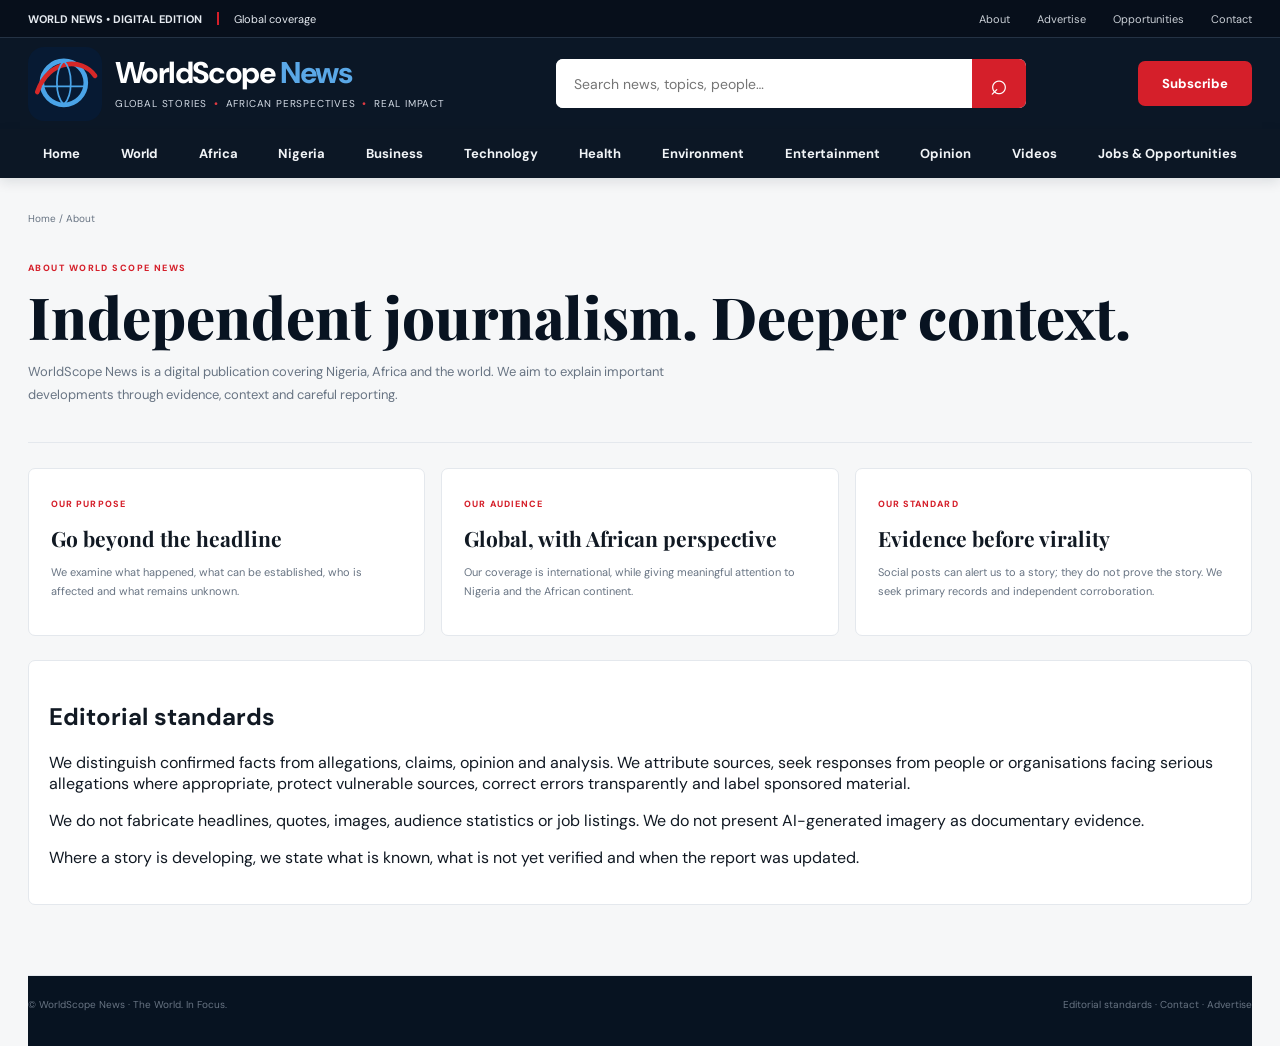
==== about.html @ 891748db "Add dedicated about page" ====
<!doctype html><html lang="en"><head><meta charset="utf-8"><meta name="viewport" content="width=device-width,initial-scale=1"><meta name="theme-color" content="#081321"><meta name="description" content="WorldScope News — independent journalism, verified facts and deeper context."><title>WorldScope News</title><link rel="icon" href="assets/mark.svg"><link rel="manifest" href="manifest.webmanifest"><link rel="preconnect" href="https://fonts.googleapis.com"><link rel="preconnect" href="https://fonts.gstatic.com" crossorigin><link href="https://fonts.googleapis.com/css2?family=DM+Sans:wght@400;500;600;700;800&family=Playfair+Display:wght@600;700;800&display=swap" rel="stylesheet"><link rel="stylesheet" href="styles.css"></head><body><div class="utility"><div class="shell utility-inner"><span><b id="dateLine">WORLD NEWS • DIGITAL EDITION</b><i></i><span>Global coverage</span></span><div class="utility-links"><a href="about.html">About</a><a href="advertise.html">Advertise</a><a href="opportunities.html">Opportunities</a><a href="contact.html">Contact</a></div></div></div><header class="masthead"><div class="shell mast-inner"><a class="brand" href="/" aria-label="WorldScope News home"><img src="assets/mark.svg" alt="" class="brand-mark"><span class="brand-copy"><strong>WorldScope <em>News</em></strong><small>GLOBAL STORIES <b>•</b> AFRICAN PERSPECTIVES <b>•</b> REAL IMPACT</small></span></a><form class="search" id="searchForm" role="search"><input id="searchInput" type="search" placeholder="Search news, topics, people…" aria-label="Search news"><button aria-label="Submit search">⌕</button></form><a class="subscribe" href="mailto:worldscopenews5@gmail.com?subject=WorldScope%20Newsletter">Subscribe</a><button class="mobile-menu" id="menuToggle" aria-label="Open navigation">☰</button></div></header><nav class="nav-bar" aria-label="Main navigation"><div class="shell nav-inner" id="navLinks"><a href="/">Home</a><a href="desk.html?section=world">World</a><a href="desk.html?section=africa">Africa</a><a href="desk.html?section=nigeria">Nigeria</a><a href="desk.html?section=business">Business</a><a href="desk.html?section=technology">Technology</a><a href="desk.html?section=health">Health</a><a href="desk.html?section=environment">Environment</a><a href="desk.html?section=entertainment">Entertainment</a><a href="desk.html?section=opinion">Opinion</a><a href="videos.html">Videos</a><a href="opportunities.html">Jobs & Opportunities</a></div></nav><main class="shell inner-page"><p class="breadcrumbs"><a href="/">Home</a> / About</p><header class="page-heading"><small>ABOUT WORLD SCOPE NEWS</small><h1>Independent journalism. Deeper context.</h1><p>WorldScope News is a digital publication covering Nigeria, Africa and the world. We aim to explain important developments through evidence, context and careful reporting.</p></header><div class="info-grid"><article class="info-card"><small>OUR PURPOSE</small><h2>Go beyond the headline</h2><p>We examine what happened, what can be established, who is affected and what remains unknown.</p></article><article class="info-card"><small>OUR AUDIENCE</small><h2>Global, with African perspective</h2><p>Our coverage is international, while giving meaningful attention to Nigeria and the African continent.</p></article><article class="info-card"><small>OUR STANDARD</small><h2>Evidence before virality</h2><p>Social posts can alert us to a story; they do not prove the story. We seek primary records and independent corroboration.</p></article></div><section id="standards" class="desk-side"><h2>Editorial standards</h2><p>We distinguish confirmed facts from allegations, claims, opinion and analysis. We attribute sources, seek responses from people or organisations facing serious allegations where appropriate, protect vulnerable sources, correct errors transparently and label sponsored material.</p><p>We do not fabricate headlines, quotes, images, audience statistics or job listings. We do not present AI-generated imagery as documentary evidence.</p><p>Where a story is developing, we state what is known, what is not yet verified and when the report was updated.</p></section></main><footer class="shell" style="border-top:1px solid var(--line);padding:22px 0 35px;font-size:10px;color:var(--muted);display:flex;justify-content:space-between;gap:14px;flex-wrap:wrap"><span>© <span id="year"></span> WorldScope News · The World. In Focus.</span><span><a href="about.html">Editorial standards</a> · <a href="contact.html">Contact</a> · <a href="advertise.html">Advertise</a></span></footer><script src="pages.js"></script></body></html>
---- styles.css ----
:root{--navy:#081321;--navy2:#101e30;--red:#d51f2a;--ink:#111923;--muted:#687483;--line:#e4e8ed;--paper:#fff;--serif:"Playfair Display",Georgia,serif;--sans:"DM Sans",Arial,sans-serif}*{box-sizing:border-box}html{scroll-behavior:smooth}body{margin:0;background:#f6f7f8;color:var(--ink);font-family:var(--sans);-webkit-font-smoothing:antialiased}a{color:inherit;text-decoration:none}button,input{font:inherit}.shell{width:min(1440px,calc(100% - 56px));margin:auto}.utility{height:37px;background:#070f1b;color:#e5eaf0;font-size:11px}.utility-inner,.utility-inner>span,.utility-links{height:100%;display:flex;align-items:center}.utility-inner{justify-content:space-between}.utility-inner>span{gap:15px}.utility-inner>span i{height:13px;width:2px;background:#d51f2a}.utility-links{gap:27px}.utility a{opacity:.88}.masthead{background:#0b1726;color:white;border-top:1px solid #243244}.mast-inner{height:91px;display:flex;align-items:center;gap:28px}.brand{display:flex;align-items:center;gap:13px;min-width:350px}.brand-mark{width:74px;height:74px;object-fit:contain}.brand-copy strong{display:block;font-size:30px;letter-spacing:-1.6px;line-height:1.05;font-weight:800}.brand-copy em{font-style:normal;color:#5aa8e7}.brand-copy small{display:block;margin-top:8px;font-size:10px;letter-spacing:.08em;color:#d4dce6;white-space:nowrap}.brand-copy small b{color:#e23a42;padding:0 3px}.search{display:flex;flex:1;max-width:470px;height:49px;background:white;border-radius:7px;overflow:hidden;margin:auto}.search input{border:0;outline:0;min-width:0;flex:1;padding:0 18px;font-size:14px;color:#172334}.search button{width:54px;border:0;background:var(--red);color:white;font-size:30px;cursor:pointer}.bulletin{display:flex;align-items:center;gap:11px;white-space:nowrap}.play{width:41px;height:41px;border:2px solid var(--red);color:var(--red);border-radius:50%;display:grid;place-items:center;font-size:14px;padding-left:2px}.bulletin b,.bulletin small{display:block}.bulletin b{font-size:14px}.bulletin small{font-size:11px;color:#c0cad7;margin-top:3px}.subscribe{background:var(--red);color:white;font-size:13px;font-weight:800;padding:14px 24px;border-radius:7px;white-space:nowrap}.mobile-menu{display:none;background:none;color:white;border:0;font-size:25px}.nav-bar{background:#0c1725;color:white;box-shadow:0 4px 12px #0b17251c}.nav-inner{display:flex;align-items:center;justify-content:space-between;min-height:49px;gap:3px}.nav-inner a{font-size:13px;font-weight:700;padding:16px 15px;white-space:nowrap;color:#f1f4f7}.nav-inner a:hover,.nav-inner a.active{background:var(--red);border-radius:4px}.editor-strip{display:flex;align-items:center;gap:17px;background:white;border:1px solid var(--line);margin:23px 0 18px;padding:10px 14px;box-shadow:0 2px 9px #11192308}.editor-strip>span{background:var(--red);color:white;padding:8px 11px;border-radius:3px;font-size:10px;font-weight:800;letter-spacing:.05em;white-space:nowrap}.editor-strip>span i{display:inline-block;width:6px;height:6px;border-radius:50%;background:white;margin-right:7px}.editor-strip p{font-size:11px;color:#485465;margin:0}.editor-strip small{margin-left:auto;color:#8993a0;font-size:8px;letter-spacing:.13em}.top-layout{display:grid;grid-template-columns:minmax(0,2.05fr) minmax(260px,.88fr) minmax(260px,.95fr);gap:19px;align-items:start}.section-label{display:flex;justify-content:space-between;margin:0 0 10px;font-size:9px;letter-spacing:.1em;color:#6b7684;font-weight:800}.section-label b{color:#172333}.hero{height:410px;position:relative;overflow:hidden;border-radius:8px;background:#152a40;color:white;box-shadow:0 7px 20px #0b17251b}.hero>img{width:100%;height:100%;object-fit:cover;display:block}.hero-shade{position:absolute;inset:0;background:linear-gradient(90deg,rgba(4,13,23,.88) 0%,rgba(4,13,23,.55) 48%,rgba(4,13,23,.04) 100%),linear-gradient(0deg,rgba(4,13,23,.35),transparent 55%)}.hero-content{position:absolute;left:34px;bottom:34px;max-width:590px}.red-label{display:inline-block;background:var(--red);font-size:9px;font-weight:800;letter-spacing:.1em;padding:8px 11px;border-radius:3px}.hero h1{font:800 clamp(30px,3.1vw,46px)/1.08 var(--sans);letter-spacing:-1.5px;margin:18px 0 12px;max-width:610px}.hero-content p{font-size:14px;line-height:1.65;color:#e1e7ef;max-width:490px;margin:0 0 20px}.hero-cta{display:inline-flex;gap:22px;align-items:center;background:var(--red);padding:13px 17px;border-radius:4px;font-size:11px;font-weight:800}.hero-index{position:absolute;right:24px;bottom:22px;border:1px solid #ffffff77;border-radius:50%;width:58px;height:58px;display:grid;place-content:center;text-align:center;font:700 18px var(--serif)}.hero-index small{font:7px var(--sans);letter-spacing:.12em}.hero-foot{display:flex;justify-content:space-between;color:#8b95a1;font-size:8px;letter-spacing:.09em;padding:10px 2px}.hero-foot b{color:var(--red);padding:0 4px}.trend-panel{background:#fff;border:1px solid var(--line);border-radius:8px;padding:17px 17px 13px;box-shadow:0 3px 14px #0b17250a}.panel-heading{display:flex;align-items:center;justify-content:space-between;border-bottom:1px solid var(--line);padding-bottom:13px}.panel-heading h2{font:700 22px var(--serif);margin:0}.panel-heading h2 em{font-style:normal;color:var(--red)}.panel-heading>span{font-size:8px;color:var(--red);letter-spacing:.1em;font-weight:800}.trend-empty{display:flex;gap:12px;padding:17px 0;border-bottom:1px solid #edf0f3}.trend-number{flex:0 0 29px;height:29px;background:#f8e9ea;color:var(--red);display:grid;place-items:center;border-radius:50%;font:700 12px var(--serif)}.trend-empty b{font-size:11px;line-height:1.4}.trend-empty p{font-size:10px;line-height:1.55;color:#7b8591;margin:5px 0 0}.text-link{display:inline-block;color:var(--red);font-size:10px;font-weight:800;padding-top:15px}.right-rail{display:grid;gap:17px}.newsletter-card{background:linear-gradient(145deg,#111e31,#071321);color:white;border-radius:8px;padding:22px 22px 18px;position:relative;overflow:hidden}.newsletter-card:after{content:"";position:absolute;width:170px;height:170px;border:1px solid #ffffff12;border-radius:50%;right:-75px;top:-60px;box-shadow:0 0 0 20px #ffffff08,0 0 0 40px #ffffff05}.mail-icon{width:40px;height:40px;border-radius:50%;background:var(--red);display:grid;place-items:center;font-size:20px;box-shadow:0 5px 15px #d51f2a55}.newsletter-card h2{font:700 25px/1.12 var(--serif);margin:15px 0 9px}.newsletter-card p{font-size:11px;line-height:1.7;color:#d0d8e2;margin:0 0 15px}.newsletter-card>a{display:inline-block;color:white;background:var(--red);font-size:10px;font-weight:800;padding:11px 13px;border-radius:4px}.newsletter-card small{display:block;margin-top:10px;color:#aeb9c7;font-size:8px}.advert-card{background:#fff;border:1px solid var(--line);border-radius:8px;overflow:hidden;position:relative}.ad-image{height:110px;background:linear-gradient(115deg,#dcebf6,#f6f8fa 55%,#b6d2e4);position:relative}.ad-image:after{content:"";position:absolute;right:22px;bottom:-8px;width:125px;height:100px;background:linear-gradient(135deg,#91a8ba,#e5edf3);clip-path:polygon(35% 0,100% 10%,100% 100%,0 100%);opacity:.8}.ad-copy{padding:16px 19px 19px}.ad-copy>span{font-size:8px;letter-spacing:.12em;color:var(--red);font-weight:800}.ad-copy h2{font:700 22px/1.15 var(--serif);margin:9px 0}.ad-copy p{font-size:10px;line-height:1.6;color:#697585}.ad-copy a{display:inline-block;border:1px solid var(--red);color:var(--red);font-size:10px;font-weight:800;padding:10px 12px;border-radius:4px;margin-top:4px}.advert-card>small{display:block;background:#f3f5f7;padding:8px 12px;color:#818b98;font-size:7px;letter-spacing:.1em}.latest-section,.coverage-section,.opportunities-section{margin-top:42px}.section-title{display:flex;justify-content:space-between;align-items:end;border-bottom:1px solid #dce1e6;padding-bottom:12px;margin-bottom:17px}.eyebrow{font-size:8px;letter-spacing:.16em;color:var(--red);font-weight:800}.section-title h2{font:700 29px var(--serif);margin:5px 0 0}.category-tabs{display:flex;gap:20px}.category-tabs a{font-size:11px;color:#4c5664;padding:0 0 9px}.category-tabs a.chosen{color:var(--red);border-bottom:2px solid var(--red);font-weight:800}.latest-placeholder{background:white;border:1px solid var(--line);border-radius:7px;min-height:170px;display:flex;align-items:center;justify-content:center;gap:20px;padding:28px;text-align:left}.placeholder-symbol{width:52px;height:52px;flex:0 0 52px;border-radius:50%;background:#0b1b30;color:white;display:grid;place-items:center;font:700 23px var(--serif)}.latest-placeholder h3{font:700 19px var(--serif);margin:0 0 8px}.latest-placeholder p{max-width:750px;color:#7a8490;font-size:11px;line-height:1.7;margin:0 0 10px}.latest-placeholder a{font-size:10px;color:var(--red);font-weight:800}.section-note{font-size:9px;color:#8993a0;letter-spacing:.08em}.coverage-grid{display:grid;grid-template-columns:repeat(4,1fr);gap:15px}.coverage-card{background:white;border:1px solid var(--line);border-radius:7px;overflow:hidden;box-shadow:0 3px 12px #101e3008;display:flex;flex-direction:column;min-width:0}.coverage-card img{width:100%;height:142px;object-fit:cover}.coverage-card>span{font-size:8px;color:var(--red);font-weight:800;letter-spacing:.12em;padding:14px 15px 0}.coverage-card>b{font:700 16px/1.35 var(--serif);padding:7px 15px 13px;min-height:77px}.coverage-card>i{font-style:normal;font-size:9px;font-weight:800;color:#647181;padding:0 15px 15px}.video-section{display:grid;grid-template-columns:1fr 1.2fr;background:#091a30;color:white;border-radius:8px;overflow:hidden;margin-top:43px;min-height:255px}.video-copy{padding:32px 36px}.video-copy h2{font:700 31px/1.15 var(--serif);margin:12px 0}.video-copy h2 em{font-style:normal;color:#83bde8}.video-copy p{font-size:11px;line-height:1.7;color:#c7d3e0;max-width:390px}.video-copy>a{display:inline-block;color:white;border:1px solid #60758e;padding:10px 13px;font-size:9px;font-weight:800;margin-top:7px}.video-visual{background:radial-gradient(ellipse at center,#164f7d,#0b203a 65%);display:grid;place-content:center;justify-items:center;position:relative;overflow:hidden}.video-visual:before{content:"";position:absolute;inset:0;background-image:linear-gradient(#ffffff0b 1px,transparent 1px),linear-gradient(90deg,#ffffff0b 1px,transparent 1px);background-size:32px 32px;transform:perspective(300px) rotateX(18deg) scale(1.3)}.video-rings{width:85px;height:85px;border:1px solid #73b9ed;border-radius:50%;display:grid;place-items:center;color:#8ed0ff;font-size:23px;box-shadow:0 0 0 12px #ffffff08,0 0 0 26px #ffffff06;z-index:1}.video-visual>b,.video-visual>small{z-index:1;letter-spacing:.17em;font-size:8px;margin-top:15px}.video-visual>small{font-size:7px;color:#a9c5dc;margin-top:6px}.opportunities-section .section-title p{font-size:11px;color:#75808d;margin:7px 0 0}.opportunity-grid{display:grid;grid-template-columns:repeat(3,1fr);gap:14px}.opportunity-grid>a{background:white;border:1px solid var(--line);border-radius:7px;padding:20px;transition:transform .2s,box-shadow .2s}.opportunity-grid>a:hover{transform:translateY(-3px);box-shadow:0 9px 22px #101e3012}.opportunity-grid span{font-size:8px;color:var(--red);font-weight:800;letter-spacing:.12em}.opportunity-grid h3{font:700 20px var(--serif);margin:11px 0 7px}.opportunity-grid p{font-size:10px;color:#6d7886;line-height:1.65;min-height:34px}.opportunity-grid b{font-size:9px;color:var(--red)}.verification-note{margin-top:14px;background:#edf2f6;border-left:3px solid var(--red);padding:14px 17px;display:flex;gap:18px}.verification-note b{font-size:10px;white-space:nowrap}.verification-note span{font-size:10px;line-height:1.6;color:#6f7b88}.editorial-section{margin-top:43px;background:#0a1a2d;color:white;padding:31px 35px;border-radius:8px;display:grid;grid-template-columns:1fr 1.2fr;gap:24px;align-items:center}.editorial-section h2{font:700 29px/1.2 var(--serif);margin:10px 0}.editorial-section h2 em{font-style:normal;color:#86c5ee}.editorial-section p{font-size:11px;line-height:1.8;color:#c9d4e0}.editorial-section>a{grid-column:2;color:#ff7e84;font-size:10px;font-weight:800}.standards-section{display:grid;grid-template-columns:1fr 1.35fr;gap:35px;margin:42px 0}.standards-heading h2{font:700 29px/1.18 var(--serif);margin:10px 0}.standards-heading h2 em{font-style:normal;color:#2478ad}.standards-heading p{font-size:11px;line-height:1.8;color:#6c7784}.standards-points{display:grid;grid-template-columns:repeat(3,1fr);gap:13px}.standards-points>div{border-top:2px solid var(--red);padding-top:12px}.standards-points b{font:700 15px var(--serif);color:var(--red)}.standards-points h3{font:700 16px var(--serif);margin:10px 0 6px}.standards-points p{font-size:10px;line-height:1.65;color:#75808d}footer{background:#071321;color:#d8e0e9;margin-top:30px}.footer-grid{display:grid;grid-template-columns:1.5fr 1fr 1fr 1.3fr;gap:30px;padding:34px 0}.footer-brand .brand{min-width:0}.footer-brand .brand-mark{width:52px;height:52px}.footer-brand .brand-copy strong{font-size:21px}.footer-brand .brand-copy small{font-size:7px}.footer-brand p{font:italic 14px var(--serif);color:#aebed0}.footer-grid>div:not(:first-child){display:flex;flex-direction:column;gap:10px;font-size:10px}.footer-grid>div>b{font-size:11px;color:white;margin-bottom:4px}.footer-grid a,.footer-grid span{color:#b4c0ce}.footer-bottom{border-top:1px solid #26364a;padding:14px 0 18px;display:flex;justify-content:space-between;color:#8997a8;font-size:9px}
@media(max-width:1180px){.shell{width:min(100% - 36px,1100px)}.mast-inner{gap:15px}.brand{min-width:290px}.brand-mark{width:62px;height:62px}.brand-copy strong{font-size:25px}.brand-copy small{font-size:8px}.bulletin{display:none}.nav-inner a{padding:15px 10px;font-size:11px}.top-layout{grid-template-columns:minmax(0,1.8fr) minmax(240px,.9fr)}.right-rail{grid-column:1/-1;grid-template-columns:1fr 1fr}.hero{height:380px}}
@media(max-width:760px){.shell{width:calc(100% - 28px)}.utility{height:auto}.utility-inner{min-height:33px}.utility-inner>span{font-size:9px;gap:8px}.utility-links{display:none}.mast-inner{height:76px;gap:10px}.brand{min-width:0;flex:1;gap:8px}.brand-mark{width:48px;height:48px}.brand-copy strong{font-size:21px}.brand-copy small{font-size:6px;letter-spacing:.04em}.search{display:none}.subscribe{padding:10px 12px;font-size:10px}.mobile-menu{display:block}.nav-inner{display:none;flex-wrap:wrap;padding:8px 0}.nav-inner.open{display:flex}.nav-inner a{font-size:11px;padding:10px}.editor-strip{margin:14px 0;gap:9px;padding:8px}.editor-strip>span{font-size:8px;padding:7px}.editor-strip p{font-size:9px}.editor-strip small{display:none}.top-layout{grid-template-columns:1fr;gap:13px}.hero{height:390px}.hero-content{left:20px;right:20px;bottom:24px}.hero h1{font-size:32px}.hero-content p{font-size:12px}.hero-index{width:45px;height:45px;font-size:14px;right:14px;top:14px;bottom:auto}.trend-panel{padding:14px}.right-rail{grid-column:auto;grid-template-columns:1fr 1fr;gap:10px}.newsletter-card{padding:16px}.newsletter-card h2{font-size:20px}.newsletter-card p{font-size:9px}.ad-image{height:75px}.ad-copy{padding:12px}.ad-copy h2{font-size:18px}.ad-copy p{font-size:9px}.latest-section,.coverage-section,.opportunities-section{margin-top:30px}.section-title{align-items:start;gap:12px;flex-direction:column}.section-title h2{font-size:25px}.category-tabs{gap:14px;flex-wrap:wrap}.latest-placeholder{padding:20px;align-items:flex-start;gap:12px}.latest-placeholder h3{font-size:16px}.latest-placeholder p{font-size:10px}.placeholder-symbol{width:39px;height:39px;flex-basis:39px}.coverage-grid{grid-template-columns:repeat(2,1fr);gap:10px}.coverage-card img{height:105px}.coverage-card>b{font-size:14px;min-height:82px}.video-section{grid-template-columns:1fr}.video-copy{padding:24px}.video-visual{min-height:190px}.opportunity-grid{grid-template-columns:1fr}.opportunity-grid>a{padding:17px}.opportunity-grid p{min-height:0}.verification-note{display:block}.verification-note b{display:block;margin-bottom:7px}.editorial-section{grid-template-columns:1fr;padding:23px;gap:8px}.editorial-section h2{font-size:25px}.editorial-section>a{grid-column:1}.standards-section{grid-template-columns:1fr;gap:17px}.standards-points{gap:10px}.standards-points h3{font-size:14px}.standards-points p{font-size:9px}.footer-grid{grid-template-columns:1fr 1fr;gap:22px}.footer-bottom{gap:8px;flex-direction:column}}
@media(max-width:390px){.brand-copy strong{font-size:18px}.brand-copy small{font-size:5px}.subscribe{padding:9px}.hero{height:365px}.hero h1{font-size:28px}.right-rail{grid-template-columns:1fr}.newsletter-card{min-height:0}.standards-points{grid-template-columns:1fr}.coverage-grid{grid-template-columns:1fr 1fr}}

/* Multi-page newsroom navigation */
.nav-inner a{white-space:nowrap}.nav-inner{overflow-x:auto;scrollbar-width:none}.nav-inner::-webkit-scrollbar{display:none}@media(max-width:980px){.mobile-menu{display:block}.nav-inner{display:none;flex-wrap:wrap;overflow:visible}.nav-inner.open{display:flex}}
.inner-page{padding:34px 0 70px;min-height:65vh}.breadcrumbs{font-size:10px;color:var(--muted);margin:0 0 18px}.page-heading{border-bottom:1px solid var(--line);padding:12px 0 22px;margin-bottom:25px}.page-heading small{font-size:9px;color:var(--red);font-weight:800;letter-spacing:.16em}.page-heading h1{font:800 clamp(34px,5vw,58px)/1.05 var(--serif);margin:10px 0;color:var(--navy)}.page-heading p{max-width:720px;color:var(--muted);font-size:13px;line-height:1.8}.desk-layout{display:grid;grid-template-columns:minmax(0,1fr) 300px;gap:28px}.desk-empty{background:white;border:1px solid var(--line);padding:36px;text-align:center;border-radius:7px}.desk-empty h2{font:700 25px var(--serif)}.desk-empty p{max-width:570px;margin:10px auto;color:var(--muted);font-size:12px;line-height:1.8}.desk-side{background:#fff;border:1px solid var(--line);padding:20px;border-radius:7px;height:max-content}.desk-side h3{font:700 18px var(--serif);margin:0 0 14px}.desk-side a{display:block;padding:12px 0;border-top:1px solid var(--line);font-size:11px}.info-grid{display:grid;grid-template-columns:repeat(3,1fr);gap:16px;margin:24px 0}.info-card{background:white;border:1px solid var(--line);padding:22px;border-radius:7px}.info-card small{font-size:9px;color:var(--red);font-weight:800;letter-spacing:.12em}.info-card h2{font:700 21px var(--serif);margin:12px 0 8px}.info-card p{font-size:11px;color:var(--muted);line-height:1.8}.contact-panel{background:var(--navy);color:white;padding:28px;border-radius:7px;margin-top:25px}.contact-panel p{font-size:12px;color:#d0d8e1;line-height:1.8}.contact-panel a{color:#ff858b;font-weight:700}.notice{background:#fff8e9;border-left:3px solid #d99b28;padding:14px 17px;color:#5e4b26;font-size:11px;line-height:1.8;margin:20px 0}@media(max-width:760px){.desk-layout{grid-template-columns:1fr}.info-grid{grid-template-columns:1fr}.inner-page{padding-top:22px}.desk-empty{padding:24px}}
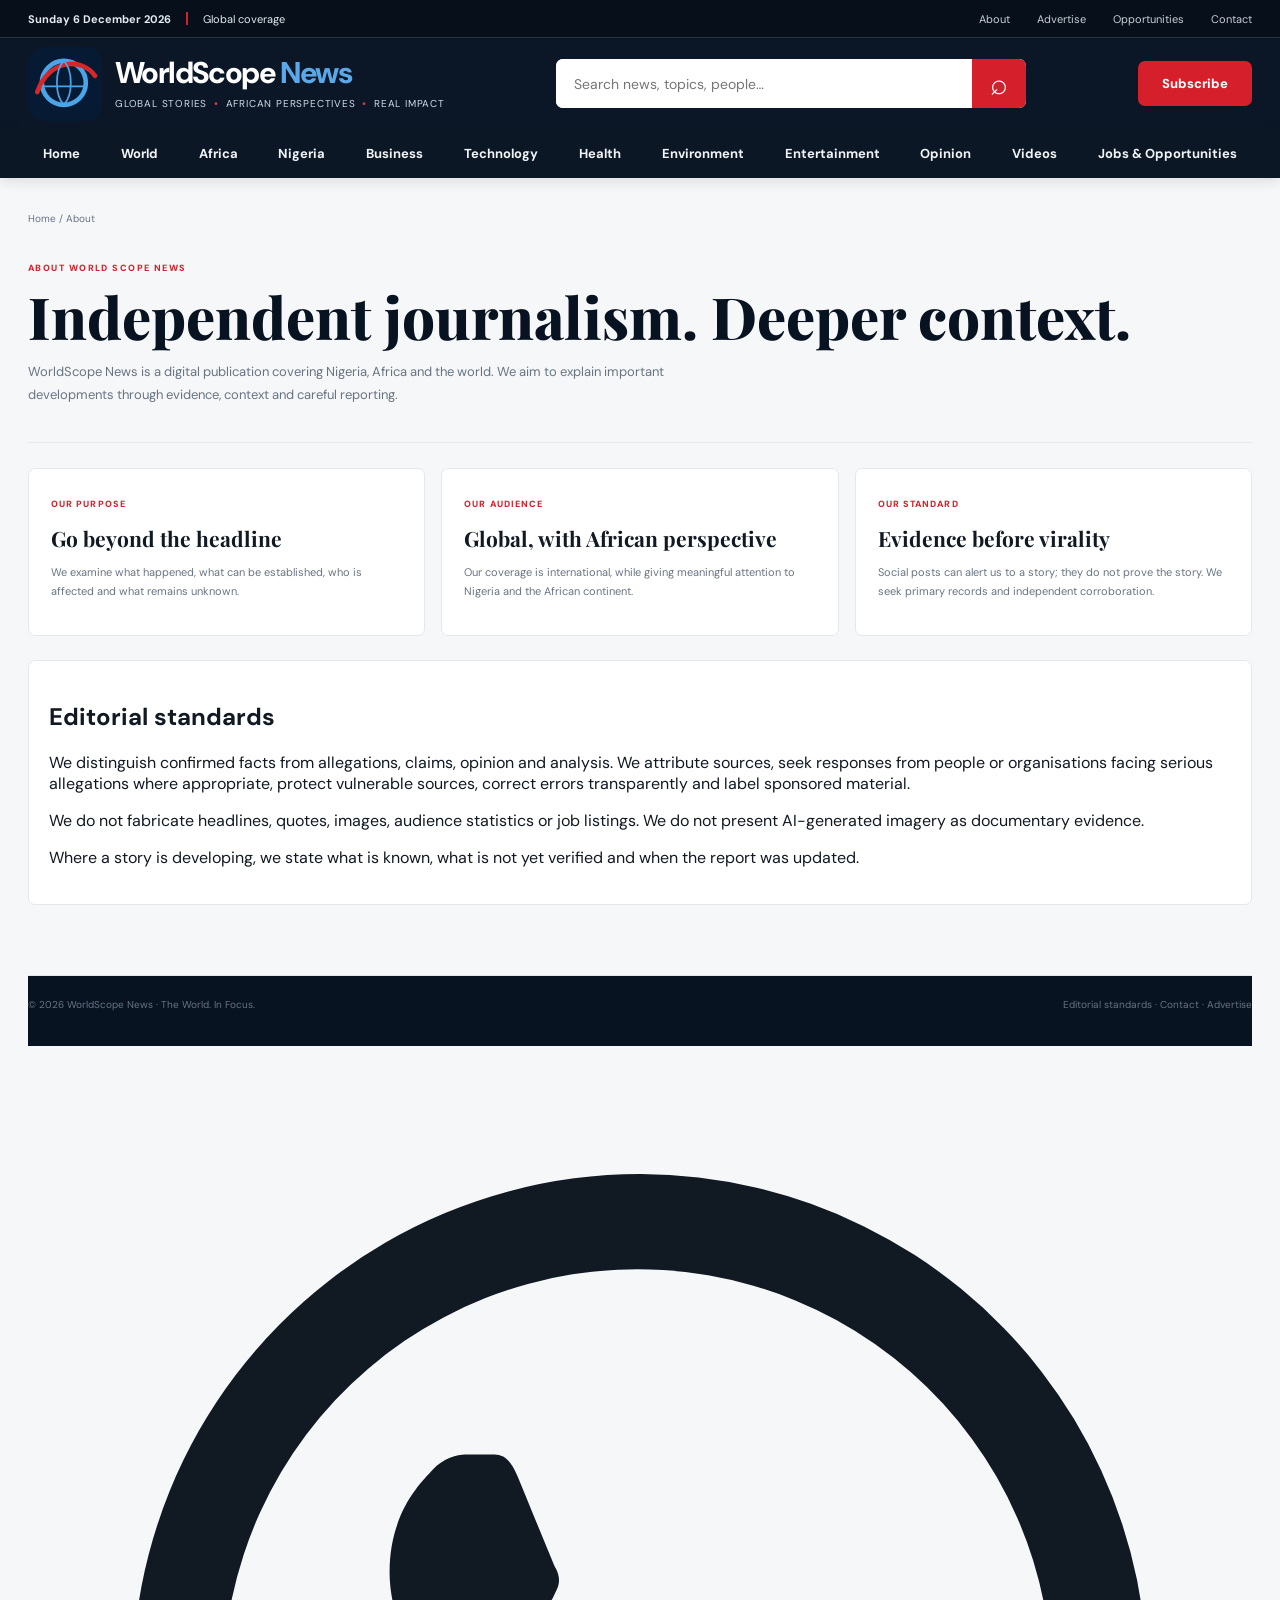
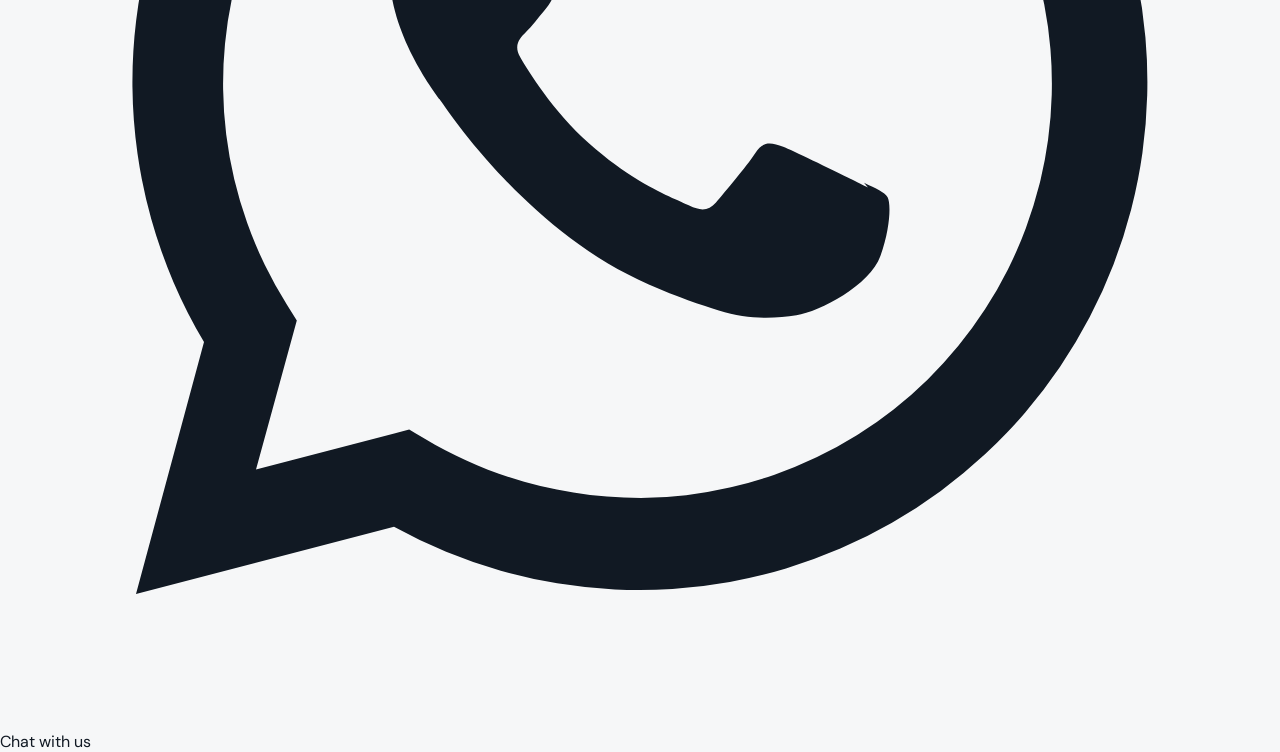
==== commit 25eea1d3: "Add WhatsApp contact shortcut to site pages" ====
--- a/about.html
+++ b/about.html
@@ -1 +1 @@
-<!doctype html><html lang="en"><head><meta charset="utf-8"><meta name="viewport" content="width=device-width,initial-scale=1"><meta name="theme-color" content="#081321"><meta name="description" content="WorldScope News — independent journalism, verified facts and deeper context."><title>WorldScope News</title><link rel="icon" href="assets/mark.svg"><link rel="manifest" href="manifest.webmanifest"><link rel="preconnect" href="https://fonts.googleapis.com"><link rel="preconnect" href="https://fonts.gstatic.com" crossorigin><link href="https://fonts.googleapis.com/css2?family=DM+Sans:wght@400;500;600;700;800&family=Playfair+Display:wght@600;700;800&display=swap" rel="stylesheet"><link rel="stylesheet" href="styles.css"></head><body><div class="utility"><div class="shell utility-inner"><span><b id="dateLine">WORLD NEWS • DIGITAL EDITION</b><i></i><span>Global coverage</span></span><div class="utility-links"><a href="about.html">About</a><a href="advertise.html">Advertise</a><a href="opportunities.html">Opportunities</a><a href="contact.html">Contact</a></div></div></div><header class="masthead"><div class="shell mast-inner"><a class="brand" href="/" aria-label="WorldScope News home"><img src="assets/mark.svg" alt="" class="brand-mark"><span class="brand-copy"><strong>WorldScope <em>News</em></strong><small>GLOBAL STORIES <b>•</b> AFRICAN PERSPECTIVES <b>•</b> REAL IMPACT</small></span></a><form class="search" id="searchForm" role="search"><input id="searchInput" type="search" placeholder="Search news, topics, people…" aria-label="Search news"><button aria-label="Submit search">⌕</button></form><a class="subscribe" href="mailto:worldscopenews5@gmail.com?subject=WorldScope%20Newsletter">Subscribe</a><button class="mobile-menu" id="menuToggle" aria-label="Open navigation">☰</button></div></header><nav class="nav-bar" aria-label="Main navigation"><div class="shell nav-inner" id="navLinks"><a href="/">Home</a><a href="desk.html?section=world">World</a><a href="desk.html?section=africa">Africa</a><a href="desk.html?section=nigeria">Nigeria</a><a href="desk.html?section=business">Business</a><a href="desk.html?section=technology">Technology</a><a href="desk.html?section=health">Health</a><a href="desk.html?section=environment">Environment</a><a href="desk.html?section=entertainment">Entertainment</a><a href="desk.html?section=opinion">Opinion</a><a href="videos.html">Videos</a><a href="opportunities.html">Jobs & Opportunities</a></div></nav><main class="shell inner-page"><p class="breadcrumbs"><a href="/">Home</a> / About</p><header class="page-heading"><small>ABOUT WORLD SCOPE NEWS</small><h1>Independent journalism. Deeper context.</h1><p>WorldScope News is a digital publication covering Nigeria, Africa and the world. We aim to explain important developments through evidence, context and careful reporting.</p></header><div class="info-grid"><article class="info-card"><small>OUR PURPOSE</small><h2>Go beyond the headline</h2><p>We examine what happened, what can be established, who is affected and what remains unknown.</p></article><article class="info-card"><small>OUR AUDIENCE</small><h2>Global, with African perspective</h2><p>Our coverage is international, while giving meaningful attention to Nigeria and the African continent.</p></article><article class="info-card"><small>OUR STANDARD</small><h2>Evidence before virality</h2><p>Social posts can alert us to a story; they do not prove the story. We seek primary records and independent corroboration.</p></article></div><section id="standards" class="desk-side"><h2>Editorial standards</h2><p>We distinguish confirmed facts from allegations, claims, opinion and analysis. We attribute sources, seek responses from people or organisations facing serious allegations where appropriate, protect vulnerable sources, correct errors transparently and label sponsored material.</p><p>We do not fabricate headlines, quotes, images, audience statistics or job listings. We do not present AI-generated imagery as documentary evidence.</p><p>Where a story is developing, we state what is known, what is not yet verified and when the report was updated.</p></section></main><footer class="shell" style="border-top:1px solid var(--line);padding:22px 0 35px;font-size:10px;color:var(--muted);display:flex;justify-content:space-between;gap:14px;flex-wrap:wrap"><span>© <span id="year"></span> WorldScope News · The World. In Focus.</span><span><a href="about.html">Editorial standards</a> · <a href="contact.html">Contact</a> · <a href="advertise.html">Advertise</a></span></footer><script src="pages.js"></script></body></html>+<!doctype html><html lang="en"><head><meta charset="utf-8"><meta name="viewport" content="width=device-width,initial-scale=1"><meta name="theme-color" content="#081321"><meta name="description" content="WorldScope News — independent journalism, verified facts and deeper context."><title>WorldScope News</title><link rel="icon" href="assets/mark.svg"><link rel="manifest" href="manifest.webmanifest"><link rel="preconnect" href="https://fonts.googleapis.com"><link rel="preconnect" href="https://fonts.gstatic.com" crossorigin><link href="https://fonts.googleapis.com/css2?family=DM+Sans:wght@400;500;600;700;800&family=Playfair+Display:wght@600;700;800&display=swap" rel="stylesheet"><link rel="stylesheet" href="styles.css"></head><body><div class="utility"><div class="shell utility-inner"><span><b id="dateLine">WORLD NEWS • DIGITAL EDITION</b><i></i><span>Global coverage</span></span><div class="utility-links"><a href="about.html">About</a><a href="advertise.html">Advertise</a><a href="opportunities.html">Opportunities</a><a href="contact.html">Contact</a></div></div></div><header class="masthead"><div class="shell mast-inner"><a class="brand" href="/" aria-label="WorldScope News home"><img src="assets/mark.svg" alt="" class="brand-mark"><span class="brand-copy"><strong>WorldScope <em>News</em></strong><small>GLOBAL STORIES <b>•</b> AFRICAN PERSPECTIVES <b>•</b> REAL IMPACT</small></span></a><form class="search" id="searchForm" role="search"><input id="searchInput" type="search" placeholder="Search news, topics, people…" aria-label="Search news"><button aria-label="Submit search">⌕</button></form><a class="subscribe" href="mailto:worldscopenews5@gmail.com?subject=WorldScope%20Newsletter">Subscribe</a><button class="mobile-menu" id="menuToggle" aria-label="Open navigation">☰</button></div></header><nav class="nav-bar" aria-label="Main navigation"><div class="shell nav-inner" id="navLinks"><a href="/">Home</a><a href="desk.html?section=world">World</a><a href="desk.html?section=africa">Africa</a><a href="desk.html?section=nigeria">Nigeria</a><a href="desk.html?section=business">Business</a><a href="desk.html?section=technology">Technology</a><a href="desk.html?section=health">Health</a><a href="desk.html?section=environment">Environment</a><a href="desk.html?section=entertainment">Entertainment</a><a href="desk.html?section=opinion">Opinion</a><a href="videos.html">Videos</a><a href="opportunities.html">Jobs & Opportunities</a></div></nav><main class="shell inner-page"><p class="breadcrumbs"><a href="/">Home</a> / About</p><header class="page-heading"><small>ABOUT WORLD SCOPE NEWS</small><h1>Independent journalism. Deeper context.</h1><p>WorldScope News is a digital publication covering Nigeria, Africa and the world. We aim to explain important developments through evidence, context and careful reporting.</p></header><div class="info-grid"><article class="info-card"><small>OUR PURPOSE</small><h2>Go beyond the headline</h2><p>We examine what happened, what can be established, who is affected and what remains unknown.</p></article><article class="info-card"><small>OUR AUDIENCE</small><h2>Global, with African perspective</h2><p>Our coverage is international, while giving meaningful attention to Nigeria and the African continent.</p></article><article class="info-card"><small>OUR STANDARD</small><h2>Evidence before virality</h2><p>Social posts can alert us to a story; they do not prove the story. We seek primary records and independent corroboration.</p></article></div><section id="standards" class="desk-side"><h2>Editorial standards</h2><p>We distinguish confirmed facts from allegations, claims, opinion and analysis. We attribute sources, seek responses from people or organisations facing serious allegations where appropriate, protect vulnerable sources, correct errors transparently and label sponsored material.</p><p>We do not fabricate headlines, quotes, images, audience statistics or job listings. We do not present AI-generated imagery as documentary evidence.</p><p>Where a story is developing, we state what is known, what is not yet verified and when the report was updated.</p></section></main><footer class="shell" style="border-top:1px solid var(--line);padding:22px 0 35px;font-size:10px;color:var(--muted);display:flex;justify-content:space-between;gap:14px;flex-wrap:wrap"><span>© <span id="year"></span> WorldScope News · The World. In Focus.</span><span><a href="about.html">Editorial standards</a> · <a href="contact.html">Contact</a> · <a href="advertise.html">Advertise</a></span></footer><script src="pages.js"></script><a class="whatsapp-float" href="https://wa.me/2349076530908?text=Hello%20WorldScope%20News%2C%20I%27d%20like%20to%20make%20an%20enquiry." target="_blank" rel="noopener noreferrer" aria-label="Chat with WorldScope News on WhatsApp"><svg viewBox="0 0 32 32" aria-hidden="true"><path fill="currentColor" d="M16.02 3.2A12.7 12.7 0 0 0 5.1 22.4L3.4 28.7l6.45-1.68A12.7 12.7 0 1 0 16.02 3.2Zm0 23.1c-1.9 0-3.77-.5-5.4-1.48l-.39-.23-3.83 1 1.02-3.73-.25-.4A10.36 10.36 0 1 1 16.02 26.3Zm5.68-7.76c-.31-.16-1.84-.91-2.12-1.02-.29-.1-.5-.16-.7.16-.2.31-.8 1.02-.98 1.23-.18.2-.36.23-.67.08-.31-.16-1.31-.49-2.5-1.55-.92-.82-1.54-1.84-1.72-2.15-.18-.31-.02-.48.14-.64.14-.14.31-.36.46-.54.16-.18.21-.31.31-.52.1-.2.05-.39-.03-.54-.08-.16-.7-1.69-.96-2.31-.25-.6-.5-.52-.7-.53h-.6c-.2 0-.54.08-.82.39-.28.31-1.07 1.05-1.07 2.56s1.1 2.97 1.25 3.17c.16.21 2.16 3.3 5.23 4.63.73.32 1.3.51 1.75.65.74.24 1.41.2 1.94.12.59-.09 1.84-.75 2.1-1.48.26-.72.26-1.33.18-1.47-.08-.13-.28-.21-.59-.36Z"/></svg><span>Chat with us</span></a></body></html>
